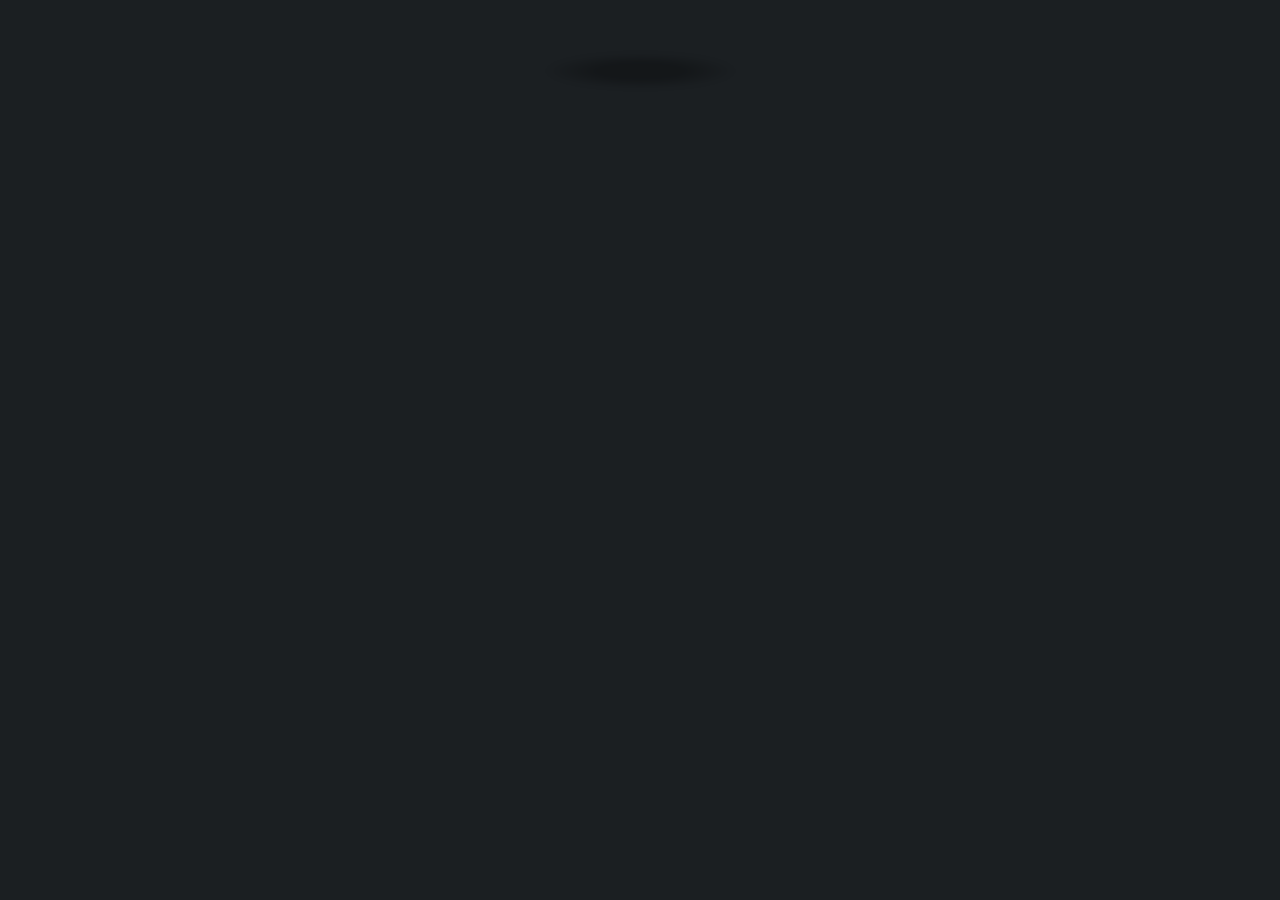
==== blog.html @ 5304f982 "Create blog.html" ====
<!DOCTYPE HTML>
<html>
<head>
  <meta charset="utf-8" />
  <meta name="viewport" content="width=device-width, initial-scale=1" />
  <title>Blog – Swarag Thaikkandi</title>
  <link rel="stylesheet" href="assets/css/main.css" />
</head>
<body class="is-preload">
  <div id="wrapper">
    <!-- copy your header from index.html, but change the active nav item -->
    <header id="header">
      <!-- ... logo and intro ... -->
      <nav>
        <ul>
          <li><a href="index.html">Home</a></li>
          <!-- ... other links ... -->
          <li class="active"><a href="blog.html">Blog</a></li>
        </ul>
      </nav>
    </header>

    <div id="main">
      <article id="blog-list">
        <h2 class="major">Blog</h2>

        <!-- Example Post 1 -->
        <section class="post-preview">
          <h3><a href="blog_contents/post1.html"></a>A</h3>
          <p></p>
        </section>

        <!-- Example Post 2 -->
        <section class="post-preview">
          <h3><a href="blog_contents/post2.html">B</a></h3>
          <p></p>
        </section>

        <!-- Add more posts here in the same pattern -->
      </article>
    </div>

    <footer id="footer">
      <p>&copy; Swarag Thaikkandi. Design: <a href="https://html5up.net">HTML5 UP</a>.</p>
    </footer>
  </div>
</body>
</html>
---- assets/css/main.css ----
@import url(fontawesome-all.min.css);
@import url("https://fonts.googleapis.com/css?family=Source+Sans+Pro:300italic,600italic,300,600");

/*
	Dimension by HTML5 UP
	html5up.net | @ajlkn
	Free for personal and commercial use under the CCA 3.0 license (html5up.net/license)
*/

html, body, div, span, applet, object,
iframe, h1, h2, h3, h4, h5, h6, p, blockquote,
pre, a, abbr, acronym, address, big, cite,
code, del, dfn, em, img, ins, kbd, q, s, samp,
small, strike, strong, sub, sup, tt, var, b,
u, i, center, dl, dt, dd, ol, ul, li, fieldset,
form, label, legend, table, caption, tbody,
tfoot, thead, tr, th, td, article, aside,
canvas, details, embed, figure, figcaption,
footer, header, hgroup, menu, nav, output, ruby,
section, summary, time, mark, audio, video {
	margin: 0;
	padding: 0;
	border: 0;
	font-size: 100%;
	font: inherit;
	vertical-align: baseline;}

article, aside, details, figcaption, figure,
footer, header, hgroup, menu, nav, section {
	display: block;}

body {
	line-height: 1;
}

ol, ul {
	list-style: none;
}

blockquote, q {
	quotes: none;
}

	blockquote:before, blockquote:after, q:before, q:after {
		content: '';
		content: none;
	}

table {
	border-collapse: collapse;
	border-spacing: 0;
}

body {
	-webkit-text-size-adjust: none;
}

mark {
	background-color: transparent;
	color: inherit;
}

input::-moz-focus-inner {
	border: 0;
	padding: 0;
}

input, select, textarea {
	-moz-appearance: none;
	-webkit-appearance: none;
	-ms-appearance: none;
	appearance: none;
}

/* Basic */

	@-ms-viewport {
		width: device-width;
	}

	@media screen and (max-width: 480px) {

		html, body {
			min-width: 320px;
		}

	}

	html {
		box-sizing: border-box;
	}

	*, *:before, *:after {
		box-sizing: inherit;
	}

	body {
		background: #1b1f22;
	}

		body.is-preload *, body.is-preload *:before, body.is-preload *:after {
			-moz-animation: none !important;
			-webkit-animation: none !important;
			-ms-animation: none !important;
			animation: none !important;
			-moz-transition: none !important;
			-webkit-transition: none !important;
			-ms-transition: none !important;
			transition: none !important;
		}

/* Type */

	html {
		font-size: 16pt;
	}

		@media screen and (max-width: 1680px) {

			html {
				font-size: 12pt;
			}

		}

		@media screen and (max-width: 736px) {

			html {
				font-size: 11pt;
			}

		}

		@media screen and (max-width: 360px) {

			html {
				font-size: 10pt;
			}

		}

	body, input, select, textarea {
		color: #ffffff;
		font-family: "Source Sans Pro", sans-serif;
		font-weight: 300;
		font-size: 1rem;
		line-height: 1.65;
	}

	a {
		-moz-transition: color 0.2s ease-in-out, background-color 0.2s ease-in-out, border-bottom-color 0.2s ease-in-out;
		-webkit-transition: color 0.2s ease-in-out, background-color 0.2s ease-in-out, border-bottom-color 0.2s ease-in-out;
		-ms-transition: color 0.2s ease-in-out, background-color 0.2s ease-in-out, border-bottom-color 0.2s ease-in-out;
		transition: color 0.2s ease-in-out, background-color 0.2s ease-in-out, border-bottom-color 0.2s ease-in-out;
		border-bottom: dotted 1px rgba(255, 255, 255, 0.5);
		text-decoration: none;
		color: inherit;
	}

		a:hover {
			border-bottom-color: transparent;
		}

	strong, b {
		color: #ffffff;
		font-weight: 600;
	}

	em, i {
		font-style: italic;
	}

	p {
		margin: 0 0 2rem 0;
	}

	h1, h2, h3, h4, h5, h6 {
		color: #ffffff;
		font-weight: 600;
		line-height: 1.5;
		margin: 0 0 1rem 0;
		text-transform: uppercase;
		letter-spacing: 0.2rem;
	}

		h1 a, h2 a, h3 a, h4 a, h5 a, h6 a {
			color: inherit;
			text-decoration: none;
		}

		h1.major, h2.major, h3.major, h4.major, h5.major, h6.major {
			border-bottom: solid 1px #ffffff;
			width: -moz-max-content;
			width: -webkit-max-content;
			width: -ms-max-content;
			width: max-content;
			padding-bottom: 0.5rem;
			margin: 0 0 2rem 0;
		}

	h1 {
		font-size: 2.25rem;
		line-height: 1.3;
		letter-spacing: 0.5rem;
	}

	h2 {
		font-size: 1.5rem;
		line-height: 1.4;
		letter-spacing: 0.5rem;
	}

	h3 {
		font-size: 1rem;
	}

	h4 {
		font-size: 0.8rem;
	}

	h5 {
		font-size: 0.7rem;
	}

	h6 {
		font-size: 0.6rem;
	}

	@media screen and (max-width: 736px) {

		h1 {
			font-size: 1.75rem;
			line-height: 1.4;
		}

		h2 {
			font-size: 1.25em;
			line-height: 1.5;
		}

	}

	sub {
		font-size: 0.8rem;
		position: relative;
		top: 0.5rem;
	}

	sup {
		font-size: 0.8rem;
		position: relative;
		top: -0.5rem;
	}

	blockquote {
		border-left: solid 4px #ffffff;
		font-style: italic;
		margin: 0 0 2rem 0;
		padding: 0.5rem 0 0.5rem 2rem;
	}

	code {
		background: rgba(255, 255, 255, 0.075);
		border-radius: 4px;
		font-family: "Courier New", monospace;
		font-size: 0.9rem;
		margin: 0 0.25rem;
		padding: 0.25rem 0.65rem;
	}

	pre {
		-webkit-overflow-scrolling: touch;
		font-family: "Courier New", monospace;
		font-size: 0.9rem;
		margin: 0 0 2rem 0;
	}

		pre code {
			display: block;
			line-height: 1.75;
			padding: 1rem 1.5rem;
			overflow-x: auto;
		}

	hr {
		border: 0;
		border-bottom: solid 1px #ffffff;
		margin: 2.75rem 0;
	}

	.align-left {
		text-align: left;
	}

	.align-center {
		text-align: center;
	}

	.align-right {
		text-align: right;
	}

/* Form */

	form {
		margin: 0 0 2rem 0;
	}

		form > :last-child {
			margin-bottom: 0;
		}

		form > .fields {
			display: -moz-flex;
			display: -webkit-flex;
			display: -ms-flex;
			display: flex;
			-moz-flex-wrap: wrap;
			-webkit-flex-wrap: wrap;
			-ms-flex-wrap: wrap;
			flex-wrap: wrap;
			width: calc(100% + 3rem);
			margin: -1.5rem 0 2rem -1.5rem;
		}

			form > .fields > .field {
				-moz-flex-grow: 0;
				-webkit-flex-grow: 0;
				-ms-flex-grow: 0;
				flex-grow: 0;
				-moz-flex-shrink: 0;
				-webkit-flex-shrink: 0;
				-ms-flex-shrink: 0;
				flex-shrink: 0;
				padding: 1.5rem 0 0 1.5rem;
				width: calc(100% - 1.5rem);
			}

				form > .fields > .field.half {
					width: calc(50% - 0.75rem);
				}

				form > .fields > .field.third {
					width: calc(100%/3 - 0.5rem);
				}

				form > .fields > .field.quarter {
					width: calc(25% - 0.375rem);
				}

		@media screen and (max-width: 480px) {

			form > .fields {
				width: calc(100% + 3rem);
				margin: -1.5rem 0 2rem -1.5rem;
			}

				form > .fields > .field {
					padding: 1.5rem 0 0 1.5rem;
					width: calc(100% - 1.5rem);
				}

					form > .fields > .field.half {
						width: calc(100% - 1.5rem);
					}

					form > .fields > .field.third {
						width: calc(100% - 1.5rem);
					}

					form > .fields > .field.quarter {
						width: calc(100% - 1.5rem);
					}

		}

	label {
		color: #ffffff;
		display: block;
		font-size: 0.8rem;
		font-weight: 300;
		letter-spacing: 0.2rem;
		line-height: 1.5;
		margin: 0 0 1rem 0;
		text-transform: uppercase;
	}

	input[type="text"],
	input[type="password"],
	input[type="email"],
	input[type="tel"],
	select,
	textarea {
		-moz-appearance: none;
		-webkit-appearance: none;
		-ms-appearance: none;
		appearance: none;
		-moz-transition: border-color 0.2s ease-in-out, box-shadow 0.2s ease-in-out, background-color 0.2s ease-in-out;
		-webkit-transition: border-color 0.2s ease-in-out, box-shadow 0.2s ease-in-out, background-color 0.2s ease-in-out;
		-ms-transition: border-color 0.2s ease-in-out, box-shadow 0.2s ease-in-out, background-color 0.2s ease-in-out;
		transition: border-color 0.2s ease-in-out, box-shadow 0.2s ease-in-out, background-color 0.2s ease-in-out;
		background-color: transparent;
		border-radius: 4px;
		border: solid 1px #ffffff;
		color: inherit;
		display: block;
		outline: 0;
		padding: 0 1rem;
		text-decoration: none;
		width: 100%;
	}

		input[type="text"]:invalid,
		input[type="password"]:invalid,
		input[type="email"]:invalid,
		input[type="tel"]:invalid,
		select:invalid,
		textarea:invalid {
			box-shadow: none;
		}

		input[type="text"]:focus,
		input[type="password"]:focus,
		input[type="email"]:focus,
		input[type="tel"]:focus,
		select:focus,
		textarea:focus {
			background: rgba(255, 255, 255, 0.075);
			border-color: #ffffff;
			box-shadow: 0 0 0 1px #ffffff;
		}

	select {
		background-image: url("data:image/svg+xml;charset=utf8,%3Csvg xmlns='http://www.w3.org/2000/svg' width='40' height='40' preserveAspectRatio='none' viewBox='0 0 40 40'%3E%3Cpath d='M9.4,12.3l10.4,10.4l10.4-10.4c0.2-0.2,0.5-0.4,0.9-0.4c0.3,0,0.6,0.1,0.9,0.4l3.3,3.3c0.2,0.2,0.4,0.5,0.4,0.9 c0,0.4-0.1,0.6-0.4,0.9L20.7,31.9c-0.2,0.2-0.5,0.4-0.9,0.4c-0.3,0-0.6-0.1-0.9-0.4L4.3,17.3c-0.2-0.2-0.4-0.5-0.4-0.9 c0-0.4,0.1-0.6,0.4-0.9l3.3-3.3c0.2-0.2,0.5-0.4,0.9-0.4S9.1,12.1,9.4,12.3z' fill='%23ffffff' /%3E%3C/svg%3E");
		background-size: 1.25rem;
		background-repeat: no-repeat;
		background-position: calc(100% - 1rem) center;
		height: 2.75rem;
		padding-right: 2.75rem;
		text-overflow: ellipsis;
	}

		select option {
			color: #ffffff;
			background: #1b1f22;
		}

		select:focus::-ms-value {
			background-color: transparent;
		}

		select::-ms-expand {
			display: none;
		}

	input[type="text"],
	input[type="password"],
	input[type="email"],
	select {
		height: 2.75rem;
	}

	textarea {
		padding: 0.75rem 1rem;
	}

	input[type="checkbox"],
	input[type="radio"] {
		-moz-appearance: none;
		-webkit-appearance: none;
		-ms-appearance: none;
		appearance: none;
		display: block;
		float: left;
		margin-right: -2rem;
		opacity: 0;
		width: 1rem;
		z-index: -1;
	}

		input[type="checkbox"] + label,
		input[type="radio"] + label {
			text-decoration: none;
			-moz-user-select: none;
			-webkit-user-select: none;
			-ms-user-select: none;
			user-select: none;
			color: #ffffff;
			cursor: pointer;
			display: inline-block;
			font-size: 0.8rem;
			font-weight: 300;
			margin: 0 0 0.5rem 0;
			padding-left: 2.65rem;
			padding-right: 0.75rem;
			position: relative;
		}

			input[type="checkbox"] + label:before,
			input[type="radio"] + label:before {
				-moz-osx-font-smoothing: grayscale;
				-webkit-font-smoothing: antialiased;
				display: inline-block;
				font-style: normal;
				font-variant: normal;
				text-rendering: auto;
				line-height: 1;
				text-transform: none !important;
				font-family: 'Font Awesome 5 Free';
				font-weight: 900;
			}

			input[type="checkbox"] + label:before,
			input[type="radio"] + label:before {
				-moz-transition: border-color 0.2s ease-in-out, box-shadow 0.2s ease-in-out, background-color 0.2s ease-in-out;
				-webkit-transition: border-color 0.2s ease-in-out, box-shadow 0.2s ease-in-out, background-color 0.2s ease-in-out;
				-ms-transition: border-color 0.2s ease-in-out, box-shadow 0.2s ease-in-out, background-color 0.2s ease-in-out;
				transition: border-color 0.2s ease-in-out, box-shadow 0.2s ease-in-out, background-color 0.2s ease-in-out;
				border-radius: 4px;
				border: solid 1px #ffffff;
				content: '';
				display: inline-block;
				height: 1.65rem;
				left: 0;
				line-height: 1.65rem;
				position: absolute;
				text-align: center;
				top: -0.15rem;
				width: 1.65rem;
			}

		input[type="checkbox"]:checked + label:before,
		input[type="radio"]:checked + label:before {
			background: #ffffff !important;
			border-color: #ffffff !important;
			color: #1b1f22;
			content: '\f00c';
		}

		input[type="checkbox"]:focus + label:before,
		input[type="radio"]:focus + label:before {
			background: rgba(255, 255, 255, 0.075);
			border-color: #ffffff;
			box-shadow: 0 0 0 1px #ffffff;
		}

	input[type="checkbox"] + label:before {
		border-radius: 4px;
	}

	input[type="radio"] + label:before {
		border-radius: 100%;
	}

	::-webkit-input-placeholder {
		color: rgba(255, 255, 255, 0.5) !important;
		opacity: 1.0;
	}

	:-moz-placeholder {
		color: rgba(255, 255, 255, 0.5) !important;
		opacity: 1.0;
	}

	::-moz-placeholder {
		color: rgba(255, 255, 255, 0.5) !important;
		opacity: 1.0;
	}

	:-ms-input-placeholder {
		color: rgba(255, 255, 255, 0.5) !important;
		opacity: 1.0;
	}

	.formerize-placeholder {
		color: rgba(255, 255, 255, 0.5) !important;
		opacity: 1.0;
	}

/* Box */

	.box {
		border-radius: 4px;
		border: solid 1px #ffffff;
		margin-bottom: 2rem;
		padding: 1.5em;
	}

		.box > :last-child,
		.box > :last-child > :last-child,
		.box > :last-child > :last-child > :last-child {
			margin-bottom: 0;
		}

		.box.alt {
			border: 0;
			border-radius: 0;
			padding: 0;
		}

/* Icon */

	.icon {
		text-decoration: none;
		border-bottom: none;
		position: relative;
	}

		.icon:before {
			-moz-osx-font-smoothing: grayscale;
			-webkit-font-smoothing: antialiased;
			display: inline-block;
			font-style: normal;
			font-variant: normal;
			text-rendering: auto;
			line-height: 1;
			text-transform: none !important;
			font-family: 'Font Awesome 5 Free';
			font-weight: 400;
		}

		.icon > .label {
			display: none;
		}

		.icon:before {
			line-height: inherit;
		}

		.icon.solid:before {
			font-weight: 900;
		}

		.icon.brands:before {
			font-family: 'Font Awesome 5 Brands';
		}

/* Image */

	.image {
		border-radius: 4px;
		border: 0;
		display: inline-block;
		position: relative;
	}

		.image:before {
			pointer-events: none;
			background-image: url("../../images/overlay.png");
			background-color: rgba(19, 21, 25, 0.5);
			border-radius: 4px;
			content: '';
			display: block;
			height: 100%;
			left: 0;
			opacity: 0.5;
			position: absolute;
			top: 0;
			width: 100%;
		}

		.image img {
			border-radius: 4px;
			display: block;
		}

		.image.left, .image.right {
			max-width: 40%;
		}

			.image.left img, .image.right img {
				width: 100%;
			}

		.image.left {
			float: left;
			padding: 0 1.5em 1em 0;
			top: 0.25em;
		}

		.image.right {
			float: right;
			padding: 0 0 1em 1.5em;
			top: 0.25em;
		}

		.image.fit {
			display: block;
			margin: 0 0 2rem 0;
			width: 100%;
		}

			.image.fit img {
				width: 100%;
			}

		.image.main {
			display: block;
			margin: 2.5rem 0;
			width: 100%;
		}

			.image.main img {
				width: 100%;
			}

		@media screen and (max-width: 736px) {

			.image.main {
				margin: 2rem 0;
			}

		}

		@media screen and (max-width: 480px) {

			.image.main {
				margin: 1.5rem 0;
			}

		}

/* List */

	ol {
		list-style: decimal;
		margin: 0 0 2rem 0;
		padding-left: 1.25em;
	}

		ol li {
			padding-left: 0.25em;
		}

	ul {
		list-style: disc;
		margin: 0 0 2rem 0;
		padding-left: 1em;
	}

		ul li {
			padding-left: 0.5em;
		}

		ul.alt {
			list-style: none;
			padding-left: 0;
		}

			ul.alt li {
				border-top: solid 1px #ffffff;
				padding: 0.5em 0;
			}

				ul.alt li:first-child {
					border-top: 0;
					padding-top: 0;
				}

	dl {
		margin: 0 0 2rem 0;
	}

		dl dt {
			display: block;
			font-weight: 600;
			margin: 0 0 1rem 0;
		}

		dl dd {
			margin-left: 2rem;
		}

/* Actions */

	ul.actions {
		display: -moz-flex;
		display: -webkit-flex;
		display: -ms-flex;
		display: flex;
		cursor: default;
		list-style: none;
		margin-left: -1rem;
		padding-left: 0;
	}

		ul.actions li {
			padding: 0 0 0 1rem;
			vertical-align: middle;
		}

		ul.actions.special {
			-moz-justify-content: center;
			-webkit-justify-content: center;
			-ms-justify-content: center;
			justify-content: center;
			width: 100%;
			margin-left: 0;
		}

			ul.actions.special li:first-child {
				padding-left: 0;
			}

		ul.actions.stacked {
			-moz-flex-direction: column;
			-webkit-flex-direction: column;
			-ms-flex-direction: column;
			flex-direction: column;
			margin-left: 0;
		}

			ul.actions.stacked li {
				padding: 1.3rem 0 0 0;
			}

				ul.actions.stacked li:first-child {
					padding-top: 0;
				}

		ul.actions.fit {
			width: calc(100% + 1rem);
		}

			ul.actions.fit li {
				-moz-flex-grow: 1;
				-webkit-flex-grow: 1;
				-ms-flex-grow: 1;
				flex-grow: 1;
				-moz-flex-shrink: 1;
				-webkit-flex-shrink: 1;
				-ms-flex-shrink: 1;
				flex-shrink: 1;
				width: 100%;
			}

				ul.actions.fit li > * {
					width: 100%;
				}

			ul.actions.fit.stacked {
				width: 100%;
			}

		@media screen and (max-width: 480px) {

			ul.actions:not(.fixed) {
				-moz-flex-direction: column;
				-webkit-flex-direction: column;
				-ms-flex-direction: column;
				flex-direction: column;
				margin-left: 0;
				width: 100% !important;
			}

				ul.actions:not(.fixed) li {
					-moz-flex-grow: 1;
					-webkit-flex-grow: 1;
					-ms-flex-grow: 1;
					flex-grow: 1;
					-moz-flex-shrink: 1;
					-webkit-flex-shrink: 1;
					-ms-flex-shrink: 1;
					flex-shrink: 1;
					padding: 1rem 0 0 0;
					text-align: center;
					width: 100%;
				}

					ul.actions:not(.fixed) li > * {
						width: 100%;
					}

					ul.actions:not(.fixed) li:first-child {
						padding-top: 0;
					}

					ul.actions:not(.fixed) li input[type="submit"],
					ul.actions:not(.fixed) li input[type="reset"],
					ul.actions:not(.fixed) li input[type="button"],
					ul.actions:not(.fixed) li button,
					ul.actions:not(.fixed) li .button {
						width: 100%;
					}

						ul.actions:not(.fixed) li input[type="submit"].icon:before,
						ul.actions:not(.fixed) li input[type="reset"].icon:before,
						ul.actions:not(.fixed) li input[type="button"].icon:before,
						ul.actions:not(.fixed) li button.icon:before,
						ul.actions:not(.fixed) li .button.icon:before {
							margin-left: -0.5em;
						}

		}

/* Icons */

	ul.icons {
		cursor: default;
		list-style: none;
		padding-left: 0;
	}

		ul.icons li {
			display: inline-block;
			padding: 0 0.75em 0 0;
		}

			ul.icons li:last-child {
				padding-right: 0;
			}

			ul.icons li a {
				border-radius: 100%;
				box-shadow: inset 0 0 0 1px #ffffff;
				display: inline-block;
				height: 2.25rem;
				line-height: 2.25rem;
				text-align: center;
				width: 2.25rem;
			}

				ul.icons li a:hover {
					background-color: rgba(255, 255, 255, 0.075);
				}

				ul.icons li a:active {
					background-color: rgba(255, 255, 255, 0.175);
				}

/* Table */

	.table-wrapper {
		-webkit-overflow-scrolling: touch;
		overflow-x: auto;
	}

	table {
		margin: 0 0 2rem 0;
		width: 100%;
	}

		table tbody tr {
			border: solid 1px #ffffff;
			border-left: 0;
			border-right: 0;
		}

			table tbody tr:nth-child(2n + 1) {
				background-color: rgba(255, 255, 255, 0.075);
			}

		table td {
			padding: 0.75em 0.75em;
		}

		table th {
			color: #ffffff;
			font-size: 0.9em;
			font-weight: 600;
			padding: 0 0.75em 0.75em 0.75em;
			text-align: left;
		}

		table thead {
			border-bottom: solid 2px #ffffff;
		}

		table tfoot {
			border-top: solid 2px #ffffff;
		}

		table.alt {
			border-collapse: separate;
		}

			table.alt tbody tr td {
				border: solid 1px #ffffff;
				border-left-width: 0;
				border-top-width: 0;
			}

				table.alt tbody tr td:first-child {
					border-left-width: 1px;
				}

			table.alt tbody tr:first-child td {
				border-top-width: 1px;
			}

			table.alt thead {
				border-bottom: 0;
			}

			table.alt tfoot {
				border-top: 0;
			}

/* Button */

	input[type="submit"],
	input[type="reset"],
	input[type="button"],
	button,
	.button {
		-moz-appearance: none;
		-webkit-appearance: none;
		-ms-appearance: none;
		appearance: none;
		-moz-transition: background-color 0.2s ease-in-out, color 0.2s ease-in-out;
		-webkit-transition: background-color 0.2s ease-in-out, color 0.2s ease-in-out;
		-ms-transition: background-color 0.2s ease-in-out, color 0.2s ease-in-out;
		transition: background-color 0.2s ease-in-out, color 0.2s ease-in-out;
		background-color: transparent;
		border-radius: 4px;
		border: 0;
		box-shadow: inset 0 0 0 1px #ffffff;
		color: #ffffff !important;
		cursor: pointer;
		display: inline-block;
		font-size: 0.8rem;
		font-weight: 300;
		height: 2.75rem;
		letter-spacing: 0.2rem;
		line-height: 2.75rem;
		outline: 0;
		padding: 0 1.25rem 0 1.35rem;
		text-align: center;
		text-decoration: none;
		text-transform: uppercase;
		white-space: nowrap;
	}

		input[type="submit"]:hover,
		input[type="reset"]:hover,
		input[type="button"]:hover,
		button:hover,
		.button:hover {
			background-color: rgba(255, 255, 255, 0.075);
		}

		input[type="submit"]:active,
		input[type="reset"]:active,
		input[type="button"]:active,
		button:active,
		.button:active {
			background-color: rgba(255, 255, 255, 0.175);
		}

		input[type="submit"].icon:before,
		input[type="reset"].icon:before,
		input[type="button"].icon:before,
		button.icon:before,
		.button.icon:before {
			margin-right: 0.5em;
		}

		input[type="submit"].fit,
		input[type="reset"].fit,
		input[type="button"].fit,
		button.fit,
		.button.fit {
			width: 100%;
		}

		input[type="submit"].small,
		input[type="reset"].small,
		input[type="button"].small,
		button.small,
		.button.small {
			font-size: 0.6rem;
			height: 2.0625rem;
			line-height: 2.0625rem;
		}

		input[type="submit"].primary,
		input[type="reset"].primary,
		input[type="button"].primary,
		button.primary,
		.button.primary {
			background-color: #ffffff;
			color: #1b1f22 !important;
			font-weight: 600;
		}

		input[type="submit"].disabled, input[type="submit"]:disabled,
		input[type="reset"].disabled,
		input[type="reset"]:disabled,
		input[type="button"].disabled,
		input[type="button"]:disabled,
		button.disabled,
		button:disabled,
		.button.disabled,
		.button:disabled {
			pointer-events: none;
			cursor: default;
			opacity: 0.25;
		}

	input[type="submit"],
	input[type="reset"],
	input[type="button"],
	button {
		line-height: calc(2.75rem - 2px);
	}

/* BG */

	#bg {
		-moz-transform: scale(1.0);
		-webkit-transform: scale(1.0);
		-ms-transform: scale(1.0);
		transform: scale(1.0);
		-webkit-backface-visibility: hidden;
		position: fixed;
		top: 0;
		left: 0;
		width: 100%;
		height: 100vh;
		z-index: 1;
	}

		#bg:before, #bg:after {
			content: '';
			display: block;
			position: absolute;
			top: 0;
			left: 0;
			width: 100%;
			height: 100%;
		}

		#bg:before {
			-moz-transition: background-color 2.5s ease-in-out;
			-webkit-transition: background-color 2.5s ease-in-out;
			-ms-transition: background-color 2.5s ease-in-out;
			transition: background-color 2.5s ease-in-out;
			-moz-transition-delay: 0.75s;
			-webkit-transition-delay: 0.75s;
			-ms-transition-delay: 0.75s;
			transition-delay: 0.75s;
			background-image: linear-gradient(to top, rgba(19, 21, 25, 0.5), rgba(19, 21, 25, 0.5)), url("../../images/overlay.png");
			background-size: auto, 256px 256px;
			background-position: center, center;
			background-repeat: no-repeat, repeat;
			z-index: 2;
		}

		#bg:after {
			-moz-transform: scale(1.125);
			-webkit-transform: scale(1.125);
			-ms-transform: scale(1.125);
			transform: scale(1.125);
			-moz-transition: -moz-transform 0.325s ease-in-out, -moz-filter 0.325s ease-in-out;
			-webkit-transition: -webkit-transform 0.325s ease-in-out, -webkit-filter 0.325s ease-in-out;
			-ms-transition: -ms-transform 0.325s ease-in-out, -ms-filter 0.325s ease-in-out;
			transition: transform 0.325s ease-in-out, filter 0.325s ease-in-out;
			background-image: url("../../images/bg.jpg");
			background-position: center;
			background-size: cover;
			background-repeat: no-repeat;
			z-index: 1;
		}

		body.is-article-visible #bg:after {
			-moz-transform: scale(1.0825);
			-webkit-transform: scale(1.0825);
			-ms-transform: scale(1.0825);
			transform: scale(1.0825);
			-moz-filter: blur(0.2rem);
			-webkit-filter: blur(0.2rem);
			-ms-filter: blur(0.2rem);
			filter: blur(0.2rem);
		}

		body.is-preload #bg:before {
			background-color: #000000;
		}

/* Wrapper */

	#wrapper {
		display: -moz-flex;
		display: -webkit-flex;
		display: -ms-flex;
		display: flex;
		-moz-flex-direction: column;
		-webkit-flex-direction: column;
		-ms-flex-direction: column;
		flex-direction: column;
		-moz-align-items: center;
		-webkit-align-items: center;
		-ms-align-items: center;
		align-items: center;
		-moz-justify-content: space-between;
		-webkit-justify-content: space-between;
		-ms-justify-content: space-between;
		justify-content: space-between;
		position: relative;
		min-height: 100vh;
		width: 100%;
		padding: 4rem 2rem;
		z-index: 3;
	}

		#wrapper:before {
			content: '';
			display: block;
		}

		@media screen and (max-width: 1680px) {

			#wrapper {
				padding: 3rem 2rem;
			}

		}

		@media screen and (max-width: 736px) {

			#wrapper {
				padding: 2rem 1rem;
			}

		}

		@media screen and (max-width: 480px) {

			#wrapper {
				padding: 1rem;
			}

		}

/* Header */

	#header {
		display: -moz-flex;
		display: -webkit-flex;
		display: -ms-flex;
		display: flex;
		-moz-flex-direction: column;
		-webkit-flex-direction: column;
		-ms-flex-direction: column;
		flex-direction: column;
		-moz-align-items: center;
		-webkit-align-items: center;
		-ms-align-items: center;
		align-items: center;
		-moz-transition: -moz-transform 0.325s ease-in-out, -moz-filter 0.325s ease-in-out, opacity 0.325s ease-in-out;
		-webkit-transition: -webkit-transform 0.325s ease-in-out, -webkit-filter 0.325s ease-in-out, opacity 0.325s ease-in-out;
		-ms-transition: -ms-transform 0.325s ease-in-out, -ms-filter 0.325s ease-in-out, opacity 0.325s ease-in-out;
		transition: transform 0.325s ease-in-out, filter 0.325s ease-in-out, opacity 0.325s ease-in-out;
		background-image: -moz-radial-gradient(rgba(0, 0, 0, 0.25) 25%, rgba(0, 0, 0, 0) 55%);
		background-image: -webkit-radial-gradient(rgba(0, 0, 0, 0.25) 25%, rgba(0, 0, 0, 0) 55%);
		background-image: -ms-radial-gradient(rgba(0, 0, 0, 0.25) 25%, rgba(0, 0, 0, 0) 55%);
		background-image: radial-gradient(rgba(0, 0, 0, 0.25) 25%, rgba(0, 0, 0, 0) 55%);
		max-width: 100%;
		text-align: center;
	}

		#header > * {
			-moz-transition: opacity 0.325s ease-in-out;
			-webkit-transition: opacity 0.325s ease-in-out;
			-ms-transition: opacity 0.325s ease-in-out;
			transition: opacity 0.325s ease-in-out;
			position: relative;
			margin-top: 3.5rem;
		}

			#header > *:before {
				content: '';
				display: block;
				position: absolute;
				top: calc(-3.5rem - 1px);
				left: calc(50% - 1px);
				width: 1px;
				height: calc(3.5rem + 1px);
				background: #ffffff;
			}

		#header > :first-child {
			margin-top: 0;
		}

			#header > :first-child:before {
				display: none;
			}

		#header .logo {
			width: 5.5rem;
			height: 5.5rem;
			line-height: 5.5rem;
			border: solid 1px #ffffff;
			border-radius: 100%;
		}

			#header .logo .icon:before {
				font-size: 2rem;
			}

		#header .content {
			border-style: solid;
			border-color: #ffffff;
			border-top-width: 1px;
			border-bottom-width: 1px;
			max-width: 100%;
		}

			#header .content .inner {
				-moz-transition: max-height 0.75s ease, padding 0.75s ease, opacity 0.325s ease-in-out;
				-webkit-transition: max-height 0.75s ease, padding 0.75s ease, opacity 0.325s ease-in-out;
				-ms-transition: max-height 0.75s ease, padding 0.75s ease, opacity 0.325s ease-in-out;
				transition: max-height 0.75s ease, padding 0.75s ease, opacity 0.325s ease-in-out;
				-moz-transition-delay: 0.25s;
				-webkit-transition-delay: 0.25s;
				-ms-transition-delay: 0.25s;
				transition-delay: 0.25s;
				padding: 3rem 2rem;
				max-height: 40rem;
				overflow: hidden;
			}

				#header .content .inner > :last-child {
					margin-bottom: 0;
				}

			#header .content p {
				text-transform: uppercase;
				letter-spacing: 0.2rem;
				font-size: 0.8rem;
				line-height: 2;
			}

		#header nav ul {
			display: -moz-flex;
			display: -webkit-flex;
			display: -ms-flex;
			display: flex;
			margin-bottom: 0;
			list-style: none;
			padding-left: 0;
			border: solid 1px #ffffff;
			border-radius: 4px;
		}

			#header nav ul li {
				padding-left: 0;
				border-left: solid 1px #ffffff;
			}

				#header nav ul li:first-child {
					border-left: 0;
				}

				#header nav ul li a {
					display: block;
					min-width: 7.5rem;
					height: 2.75rem;
					line-height: 2.75rem;
					padding: 0 1.25rem 0 1.45rem;
					text-transform: uppercase;
					letter-spacing: 0.2rem;
					font-size: 0.8rem;
					border-bottom: 0;
				}

					#header nav ul li a:hover {
						background-color: rgba(255, 255, 255, 0.075);
					}

					#header nav ul li a:active {
						background-color: rgba(255, 255, 255, 0.175);
					}

		#header nav.use-middle:after {
			content: '';
			display: block;
			position: absolute;
			top: 0;
			left: calc(50% - 1px);
			width: 1px;
			height: 100%;
			background: #ffffff;
		}

		#header nav.use-middle ul li.is-middle {
			border-left: 0;
		}

		body.is-article-visible #header {
			-moz-transform: scale(0.95);
			-webkit-transform: scale(0.95);
			-ms-transform: scale(0.95);
			transform: scale(0.95);
			-moz-filter: blur(0.1rem);
			-webkit-filter: blur(0.1rem);
			-ms-filter: blur(0.1rem);
			filter: blur(0.1rem);
			opacity: 0;
		}

		body.is-preload #header {
			-moz-filter: blur(0.125rem);
			-webkit-filter: blur(0.125rem);
			-ms-filter: blur(0.125rem);
			filter: blur(0.125rem);
		}

			body.is-preload #header > * {
				opacity: 0;
			}

			body.is-preload #header .content .inner {
				max-height: 0;
				padding-top: 0;
				padding-bottom: 0;
				opacity: 0;
			}

		@media screen and (max-width: 980px) {

			#header .content p br {
				display: none;
			}

		}

		@media screen and (max-width: 736px) {

			#header > * {
				margin-top: 2rem;
			}

				#header > *:before {
					top: calc(-2rem - 1px);
					height: calc(2rem + 1px);
				}

			#header .logo {
				width: 4.75rem;
				height: 4.75rem;
				line-height: 4.75rem;
			}

				#header .logo .icon:before {
					font-size: 1.75rem;
				}

			#header .content .inner {
				padding: 2.5rem 1rem;
			}

			#header .content p {
				line-height: 1.875;
			}

		}

		@media screen and (max-width: 480px) {

			#header {
				padding: 1.5rem 0;
			}

				#header .content .inner {
					padding: 2.5rem 0;
				}

				#header nav ul {
					-moz-flex-direction: column;
					-webkit-flex-direction: column;
					-ms-flex-direction: column;
					flex-direction: column;
					min-width: 10rem;
					max-width: 100%;
				}

					#header nav ul li {
						border-left: 0;
						border-top: solid 1px #ffffff;
					}

						#header nav ul li:first-child {
							border-top: 0;
						}

						#header nav ul li a {
							height: 3rem;
							line-height: 3rem;
							min-width: 0;
							width: 100%;
						}

				#header nav.use-middle:after {
					display: none;
				}

		}

/* Main */

	#main {
		-moz-flex-grow: 1;
		-webkit-flex-grow: 1;
		-ms-flex-grow: 1;
		flex-grow: 1;
		-moz-flex-shrink: 1;
		-webkit-flex-shrink: 1;
		-ms-flex-shrink: 1;
		flex-shrink: 1;
		display: -moz-flex;
		display: -webkit-flex;
		display: -ms-flex;
		display: flex;
		-moz-align-items: center;
		-webkit-align-items: center;
		-ms-align-items: center;
		align-items: center;
		-moz-justify-content: center;
		-webkit-justify-content: center;
		-ms-justify-content: center;
		justify-content: center;
		-moz-flex-direction: column;
		-webkit-flex-direction: column;
		-ms-flex-direction: column;
		flex-direction: column;
		position: relative;
		max-width: 100%;
		z-index: 3;
	}

		#main article {
			-moz-transform: translateY(0.25rem);
			-webkit-transform: translateY(0.25rem);
			-ms-transform: translateY(0.25rem);
			transform: translateY(0.25rem);
			-moz-transition: opacity 0.325s ease-in-out, -moz-transform 0.325s ease-in-out;
			-webkit-transition: opacity 0.325s ease-in-out, -webkit-transform 0.325s ease-in-out;
			-ms-transition: opacity 0.325s ease-in-out, -ms-transform 0.325s ease-in-out;
			transition: opacity 0.325s ease-in-out, transform 0.325s ease-in-out;
			padding: 4.5rem 2.5rem 1.5rem 2.5rem ;
			position: relative;
			width: 40rem;
			max-width: 100%;
			background-color: rgba(27, 31, 34, 0.85);
			border-radius: 4px;
			opacity: 0;
		}

			#main article.active {
				-moz-transform: translateY(0);
				-webkit-transform: translateY(0);
				-ms-transform: translateY(0);
				transform: translateY(0);
				opacity: 1;
			}

			#main article .close {
				display: block;
				position: absolute;
				top: 0;
				right: 0;
				width: 4rem;
				height: 4rem;
				cursor: pointer;
				text-indent: 4rem;
				overflow: hidden;
				white-space: nowrap;
			}

				#main article .close:before {
					-moz-transition: background-color 0.2s ease-in-out;
					-webkit-transition: background-color 0.2s ease-in-out;
					-ms-transition: background-color 0.2s ease-in-out;
					transition: background-color 0.2s ease-in-out;
					content: '';
					display: block;
					position: absolute;
					top: 0.75rem;
					left: 0.75rem;
					width: 2.5rem;
					height: 2.5rem;
					border-radius: 100%;
					background-position: center;
					background-image: url("data:image/svg+xml;charset=utf8,%3Csvg xmlns='http://www.w3.org/2000/svg' xmlns:xlink='http://www.w3.org/1999/xlink' width='20px' height='20px' viewBox='0 0 20 20' zoomAndPan='disable'%3E%3Cstyle%3Eline %7B stroke: %23ffffff%3B stroke-width: 1%3B %7D%3C/style%3E%3Cline x1='2' y1='2' x2='18' y2='18' /%3E%3Cline x1='18' y1='2' x2='2' y2='18' /%3E%3C/svg%3E");
					background-size: 20px 20px;
					background-repeat: no-repeat;
				}

				#main article .close:hover:before {
					background-color: rgba(255, 255, 255, 0.075);
				}

				#main article .close:active:before {
					background-color: rgba(255, 255, 255, 0.175);
				}

		@media screen and (max-width: 736px) {

			#main article {
				padding: 3.5rem 2rem 0.5rem 2rem ;
			}

				#main article .close:before {
					top: 0.875rem;
					left: 0.875rem;
					width: 2.25rem;
					height: 2.25rem;
					background-size: 14px 14px;
				}

		}

		@media screen and (max-width: 480px) {

			#main article {
				padding: 3rem 1.5rem 0.5rem 1.5rem ;
			}

		}

/* Footer */

	#footer {
		-moz-transition: -moz-transform 0.325s ease-in-out, -moz-filter 0.325s ease-in-out, opacity 0.325s ease-in-out;
		-webkit-transition: -webkit-transform 0.325s ease-in-out, -webkit-filter 0.325s ease-in-out, opacity 0.325s ease-in-out;
		-ms-transition: -ms-transform 0.325s ease-in-out, -ms-filter 0.325s ease-in-out, opacity 0.325s ease-in-out;
		transition: transform 0.325s ease-in-out, filter 0.325s ease-in-out, opacity 0.325s ease-in-out;
		width: 100%;
		max-width: 100%;
		margin-top: 2rem;
		text-align: center;
	}

		#footer .copyright {
			letter-spacing: 0.2rem;
			font-size: 0.6rem;
			opacity: 0.75;
			margin-bottom: 0;
			text-transform: uppercase;
		}

		body.is-article-visible #footer {
			-moz-transform: scale(0.95);
			-webkit-transform: scale(0.95);
			-ms-transform: scale(0.95);
			transform: scale(0.95);
			-moz-filter: blur(0.1rem);
			-webkit-filter: blur(0.1rem);
			-ms-filter: blur(0.1rem);
			filter: blur(0.1rem);
			opacity: 0;
		}

		body.is-preload #footer {
			opacity: 0;
		}
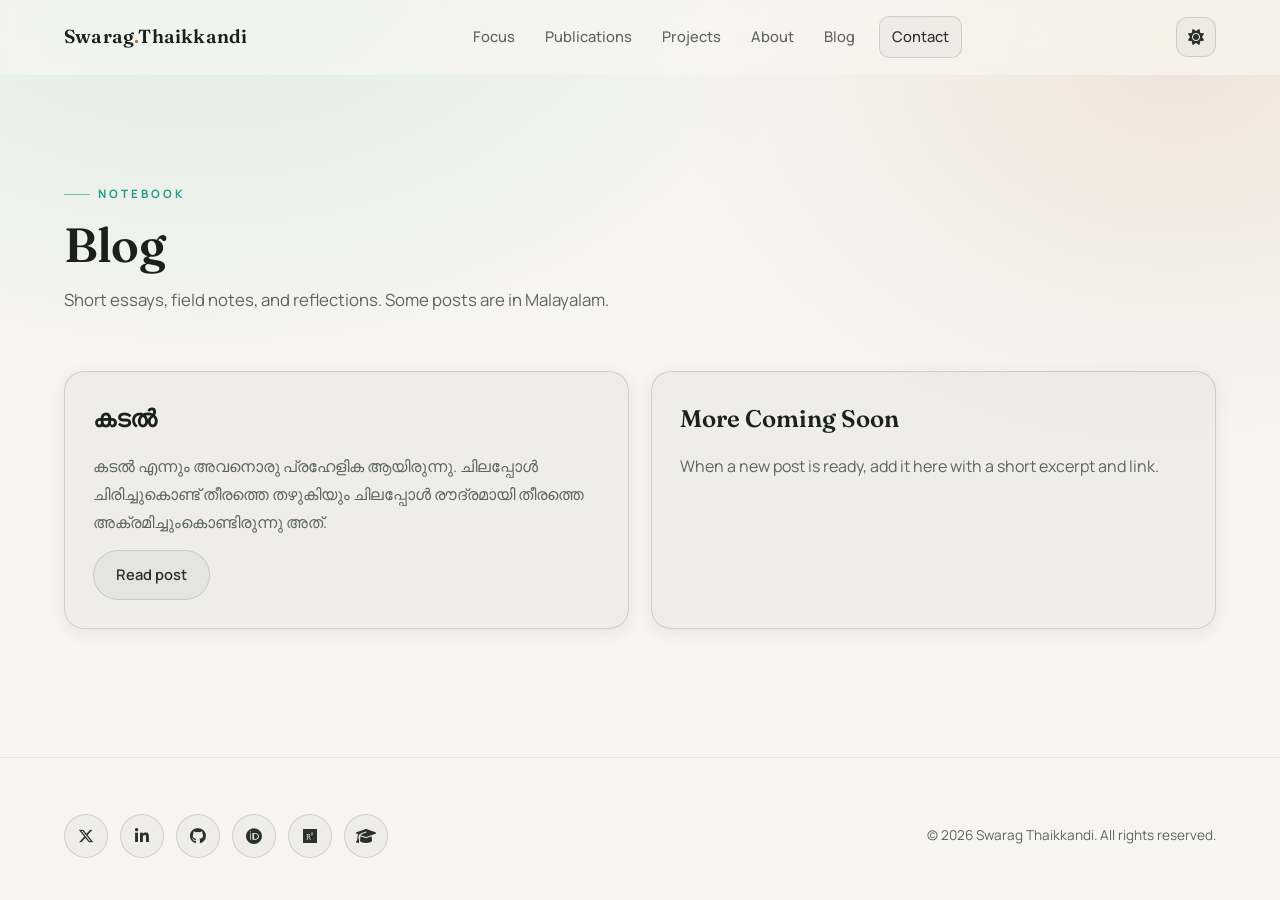
==== commit 28a2d6de: "Redesign site: modern, sleek, professional UI - Rebuilt site.css as a dual-theme (dark/light) design" ====
--- a/blog.html
+++ b/blog.html
@@ -1,48 +1,95 @@
-<!DOCTYPE HTML>
-<html>
+<!DOCTYPE html>
+<html lang="en">
 <head>
-  <meta charset="utf-8" />
-  <meta name="viewport" content="width=device-width, initial-scale=1" />
-  <title>Blog – Swarag Thaikkandi</title>
-  <link rel="stylesheet" href="assets/css/main.css" />
+  <meta charset="UTF-8">
+  <meta name="viewport" content="width=device-width, initial-scale=1.0">
+  <title>Blog — Swarag Thaikkandi</title>
+  <meta name="description" content="Short essays, field notes, and reflections by Swarag Thaikkandi. Some posts in Malayalam.">
+  <link rel="icon" type="image/svg+xml" href="assets/favicon.svg">
+  <link rel="preconnect" href="https://fonts.googleapis.com">
+  <link rel="preconnect" href="https://fonts.gstatic.com" crossorigin>
+  <link rel="stylesheet" href="https://cdnjs.cloudflare.com/ajax/libs/font-awesome/6.5.1/css/all.min.css">
+  <link href="https://fonts.googleapis.com/css2?family=Fraunces:opsz,wght@9..144,500;9..144,600;9..144,700&family=Manrope:wght@300;400;500;600;700&family=Noto+Serif+Malayalam:wght@400;600&display=swap" rel="stylesheet">
+  <link rel="stylesheet" href="assets/css/site.css">
+  <script>
+    (function () {
+      try {
+        var t = localStorage.getItem("theme");
+        if (t === "light" || t === "dark") document.documentElement.setAttribute("data-theme", t);
+        else if (window.matchMedia && window.matchMedia("(prefers-color-scheme: light)").matches)
+          document.documentElement.setAttribute("data-theme", "light");
+      } catch (e) {}
+    })();
+  </script>
 </head>
-<body class="is-preload">
-  <div id="wrapper">
-    <!-- copy your header from index.html, but change the active nav item -->
-    <header id="header">
-      <!-- ... logo and intro ... -->
-      <nav>
-        <ul>
-          <li><a href="index.html">Home</a></li>
-          <!-- ... other links ... -->
-          <li class="active"><a href="blog.html">Blog</a></li>
-        </ul>
+<body>
+  <div class="scroll-progress" aria-hidden="true"></div>
+
+  <header class="site-header">
+    <div class="container header-inner">
+      <a class="logo" href="index.html#home">Swarag<span>.</span>Thaikkandi</a>
+      <nav class="nav" id="primary-nav">
+        <a href="index.html#focus">Focus</a>
+        <a href="index.html#work">Publications</a>
+        <a href="index.html#projects">Projects</a>
+        <a href="index.html#about">About</a>
+        <a href="blog.html">Blog</a>
+        <a class="btn ghost" href="index.html#contact">Contact</a>
       </nav>
-    </header>
+      <div class="nav-tools">
+        <button class="icon-btn theme-toggle" type="button" aria-label="Toggle color theme">
+          <i class="fas fa-moon" aria-hidden="true"></i>
+          <i class="fas fa-sun" aria-hidden="true"></i>
+        </button>
+        <button class="icon-btn nav-toggle" type="button" aria-label="Toggle menu" aria-controls="primary-nav" aria-expanded="false">
+          <i class="fas fa-bars" aria-hidden="true"></i>
+        </button>
+      </div>
+    </div>
+  </header>
 
-    <div id="main">
-      <article id="blog-list">
-        <h2 class="major">Blog</h2>
+  <main>
+    <section class="blog-hero">
+      <div class="container">
+        <p class="eyebrow reveal">Notebook</p>
+        <h1 class="section-title reveal">Blog</h1>
+        <p class="section-subtitle reveal delay-1">Short essays, field notes, and reflections. Some posts are in Malayalam.</p>
+      </div>
+    </section>
 
-        <!-- Example Post 1 -->
-        <section class="post-preview">
-          <h3><a href="blog_contents/post1.html"></a>A</h3>
-          <p></p>
-        </section>
+    <section class="section" style="padding-top: 24px;">
+      <div class="container">
+        <div class="post-grid">
+          <article class="post-card reveal delay-1">
+            <h3>കടൽ</h3>
+            <p>കടൽ എന്നും അവനൊരു പ്രഹേളിക ആയിരുന്നു. ചിലപ്പോൾ ചിരിച്ചുകൊണ്ട് തീരത്തെ തഴുകിയും ചിലപ്പോൾ രൗദ്രമായി തീരത്തെ അക്രമിച്ചുംകൊണ്ടിരുന്നു അത്.</p>
+            <a class="btn ghost" href="blog_contents/post1.html">Read post</a>
+          </article>
+          <article class="post-card reveal delay-2">
+            <h3>More Coming Soon</h3>
+            <p>When a new post is ready, add it here with a short excerpt and link.</p>
+          </article>
+        </div>
+      </div>
+    </section>
+  </main>
 
-        <!-- Example Post 2 -->
-        <section class="post-preview">
-          <h3><a href="blog_contents/post2.html">B</a></h3>
-          <p></p>
-        </section>
+  <footer class="footer">
+    <div class="container footer-inner">
+      <div class="socials">
+        <a href="https://x.com/swarag_t" target="_blank" rel="noopener" aria-label="X (Twitter)"><i class="fab fa-x-twitter" aria-hidden="true"></i></a>
+        <a href="https://in.linkedin.com/in/swarag-t-2b998a1b5" target="_blank" rel="noopener" aria-label="LinkedIn"><i class="fab fa-linkedin-in" aria-hidden="true"></i></a>
+        <a href="https://github.com/SwaragThaikkandi" target="_blank" rel="noopener" aria-label="GitHub"><i class="fab fa-github" aria-hidden="true"></i></a>
+        <a href="https://orcid.org/0009-0007-8101-2378" target="_blank" rel="noopener" aria-label="ORCID"><i class="fab fa-orcid" aria-hidden="true"></i></a>
+        <a href="https://www.researchgate.net/profile/Swarag-Thaikkandi" target="_blank" rel="noopener" aria-label="ResearchGate"><i class="fab fa-researchgate" aria-hidden="true"></i></a>
+        <a href="https://scholar.google.com/citations?user=fg81xJQAAAAJ&hl=en" target="_blank" rel="noopener" aria-label="Google Scholar"><i class="fas fa-graduation-cap" aria-hidden="true"></i></a>
+      </div>
+      <p class="tagline">© <span data-year>2026</span> Swarag Thaikkandi. All rights reserved.</p>
+    </div>
+  </footer>
 
-        <!-- Add more posts here in the same pattern -->
-      </article>
-    </div>
+  <button class="to-top" type="button" aria-label="Back to top"><i class="fas fa-arrow-up" aria-hidden="true"></i></button>
 
-    <footer id="footer">
-      <p>&copy; Swarag Thaikkandi. Design: <a href="https://html5up.net">HTML5 UP</a>.</p>
-    </footer>
-  </div>
+  <script src="assets/js/site.js"></script>
 </body>
 </html>
--- a/assets/css/site.css
+++ b/assets/css/site.css
@@ -0,0 +1,898 @@
+/* =============================================================
+   Swarag Thaikkandi — personal site
+   Design system: dual-theme (dark default / light), warm-teal accent
+   ============================================================= */
+
+/* ---------- Design tokens ---------- */
+:root {
+  /* dark theme (default) */
+  --bg: #0a100f;
+  --bg-soft: #0e1716;
+  --surface: rgba(255, 255, 255, 0.045);
+  --surface-2: rgba(255, 255, 255, 0.07);
+  --surface-strong: rgba(255, 255, 255, 0.12);
+  --text: #f4f1ea;
+  --heading: #fbf9f3;
+  --muted: #aeb3ab;
+  --faint: #7e837c;
+  --accent: #e0935f;
+  --accent-2: #79d6c4;
+  --accent-3: #f3cd86;
+  --line: rgba(255, 255, 255, 0.12);
+  --line-soft: rgba(255, 255, 255, 0.07);
+  --shadow-sm: 0 4px 18px rgba(0, 0, 0, 0.25);
+  --shadow-md: 0 18px 48px rgba(0, 0, 0, 0.34);
+  --shadow-lg: 0 34px 90px rgba(0, 0, 0, 0.42);
+  --header-bg: rgba(10, 16, 15, 0.62);
+  --glow-1: rgba(121, 214, 196, 0.16);
+  --glow-2: rgba(224, 147, 95, 0.18);
+  --code-bg: #0c1413;
+  --radius: 20px;
+  --radius-sm: 14px;
+  --maxw: 1180px;
+  --ease: cubic-bezier(0.4, 0, 0.2, 1);
+}
+
+[data-theme="light"] {
+  --bg: #f7f5f0;
+  --bg-soft: #efece4;
+  --surface: rgba(20, 30, 28, 0.035);
+  --surface-2: rgba(20, 30, 28, 0.06);
+  --surface-strong: rgba(20, 30, 28, 0.1);
+  --text: #2a302c;
+  --heading: #1a201d;
+  --muted: #5d655e;
+  --faint: #8a9088;
+  --accent: #c06a36;
+  --accent-2: #1f9c87;
+  --accent-3: #c79331;
+  --line: rgba(20, 30, 28, 0.14);
+  --line-soft: rgba(20, 30, 28, 0.08);
+  --shadow-sm: 0 4px 16px rgba(40, 50, 45, 0.08);
+  --shadow-md: 0 18px 44px rgba(40, 50, 45, 0.12);
+  --shadow-lg: 0 30px 80px rgba(40, 50, 45, 0.16);
+  --header-bg: rgba(247, 245, 240, 0.72);
+  --glow-1: rgba(31, 156, 135, 0.12);
+  --glow-2: rgba(192, 106, 54, 0.12);
+  --code-bg: #1a211f;
+}
+
+/* ---------- Reset ---------- */
+*,
+*::before,
+*::after {
+  margin: 0;
+  padding: 0;
+  box-sizing: border-box;
+}
+
+html {
+  scroll-behavior: smooth;
+  scroll-padding-top: 90px;
+  -webkit-text-size-adjust: 100%;
+}
+
+body {
+  font-family: "Manrope", "Segoe UI", system-ui, sans-serif;
+  color: var(--text);
+  background-color: var(--bg);
+  background-image:
+    radial-gradient(1100px 760px at 16% -8%, var(--glow-1), transparent 58%),
+    radial-gradient(880px 680px at 92% 6%, var(--glow-2), transparent 58%);
+  background-attachment: fixed;
+  min-height: 100vh;
+  line-height: 1.6;
+  overflow-x: hidden;
+  -webkit-font-smoothing: antialiased;
+  text-rendering: optimizeLegibility;
+  transition: background-color 0.4s var(--ease), color 0.4s var(--ease);
+}
+
+img {
+  max-width: 100%;
+  display: block;
+}
+
+a {
+  color: inherit;
+  text-decoration: none;
+}
+
+::selection {
+  background: var(--accent-2);
+  color: #06100e;
+}
+
+:focus-visible {
+  outline: 2px solid var(--accent-2);
+  outline-offset: 3px;
+  border-radius: 4px;
+}
+
+/* ---------- Scroll progress ---------- */
+.scroll-progress {
+  position: fixed;
+  top: 0;
+  left: 0;
+  height: 3px;
+  width: 0;
+  z-index: 200;
+  background: linear-gradient(90deg, var(--accent-2), var(--accent), var(--accent-3));
+  transition: width 0.1s linear;
+}
+
+/* ---------- Layout ---------- */
+.container {
+  width: min(var(--maxw), 90%);
+  margin: 0 auto;
+}
+
+.section {
+  padding: 104px 0;
+  position: relative;
+}
+
+.section + .section {
+  border-top: 1px solid var(--line-soft);
+}
+
+.section-head {
+  max-width: 760px;
+  margin-bottom: 44px;
+}
+
+.eyebrow {
+  display: inline-flex;
+  align-items: center;
+  gap: 8px;
+  text-transform: uppercase;
+  letter-spacing: 3px;
+  font-size: 0.72rem;
+  font-weight: 700;
+  color: var(--accent-2);
+  margin-bottom: 14px;
+}
+
+.eyebrow::before {
+  content: "";
+  width: 26px;
+  height: 1px;
+  background: var(--accent-2);
+  opacity: 0.6;
+}
+
+.section-title {
+  font-family: "Fraunces", Georgia, serif;
+  font-weight: 600;
+  font-size: clamp(2rem, 2.2vw + 1.3rem, 3rem);
+  line-height: 1.12;
+  letter-spacing: -0.5px;
+  color: var(--heading);
+  margin-bottom: 14px;
+}
+
+.section-subtitle {
+  color: var(--muted);
+  max-width: 720px;
+  font-size: 1.05rem;
+  line-height: 1.75;
+}
+
+/* ---------- Header / nav ---------- */
+.site-header {
+  position: sticky;
+  top: 0;
+  z-index: 100;
+  backdrop-filter: blur(16px) saturate(150%);
+  -webkit-backdrop-filter: blur(16px) saturate(150%);
+  background: var(--header-bg);
+  border-bottom: 1px solid transparent;
+  transition: border-color 0.3s var(--ease), box-shadow 0.3s var(--ease), background 0.4s var(--ease);
+}
+
+.site-header.scrolled {
+  border-bottom-color: var(--line-soft);
+  box-shadow: var(--shadow-sm);
+}
+
+.header-inner {
+  display: flex;
+  align-items: center;
+  justify-content: space-between;
+  gap: 24px;
+  padding: 16px 0;
+}
+
+.logo {
+  font-family: "Fraunces", Georgia, serif;
+  font-size: 1.18rem;
+  font-weight: 600;
+  letter-spacing: 0.2px;
+  color: var(--heading);
+  white-space: nowrap;
+}
+
+.logo span {
+  color: var(--accent);
+}
+
+.nav {
+  display: flex;
+  align-items: center;
+  gap: 6px;
+}
+
+.nav a {
+  position: relative;
+  color: var(--muted);
+  font-size: 0.92rem;
+  font-weight: 500;
+  padding: 8px 12px;
+  border-radius: 10px;
+  transition: color 0.2s var(--ease), background 0.2s var(--ease);
+}
+
+.nav a:not(.btn)::after {
+  content: "";
+  position: absolute;
+  left: 12px;
+  right: 12px;
+  bottom: 4px;
+  height: 2px;
+  border-radius: 2px;
+  background: var(--accent);
+  transform: scaleX(0);
+  transform-origin: left;
+  transition: transform 0.25s var(--ease);
+}
+
+.nav a:not(.btn):hover {
+  color: var(--text);
+}
+
+.nav a.active:not(.btn) {
+  color: var(--text);
+}
+
+.nav a.active:not(.btn)::after {
+  transform: scaleX(1);
+}
+
+.nav .btn {
+  margin-left: 6px;
+}
+
+.nav-tools {
+  display: flex;
+  align-items: center;
+  gap: 10px;
+}
+
+.icon-btn {
+  width: 40px;
+  height: 40px;
+  display: grid;
+  place-items: center;
+  border-radius: 12px;
+  border: 1px solid var(--line);
+  background: var(--surface);
+  color: var(--text);
+  cursor: pointer;
+  font-size: 1rem;
+  transition: transform 0.2s var(--ease), border-color 0.2s var(--ease), color 0.2s var(--ease);
+}
+
+.icon-btn:hover {
+  transform: translateY(-2px);
+  border-color: var(--accent-2);
+  color: var(--accent-2);
+}
+
+.theme-toggle .fa-sun { display: none; }
+[data-theme="light"] .theme-toggle .fa-moon { display: none; }
+[data-theme="light"] .theme-toggle .fa-sun { display: inline; }
+
+.nav-toggle { display: none; }
+
+/* ---------- Buttons ---------- */
+.btn {
+  display: inline-flex;
+  align-items: center;
+  justify-content: center;
+  gap: 10px;
+  padding: 12px 22px;
+  border-radius: 999px;
+  border: 1px solid var(--line);
+  font-weight: 600;
+  font-size: 0.92rem;
+  cursor: pointer;
+  white-space: nowrap;
+  transition: transform 0.2s var(--ease), background 0.2s var(--ease),
+    color 0.2s var(--ease), border-color 0.2s var(--ease), box-shadow 0.2s var(--ease);
+}
+
+.btn.primary {
+  background: linear-gradient(130deg, var(--accent), var(--accent-3));
+  color: #2a1808;
+  border: none;
+  box-shadow: 0 10px 28px -8px var(--accent);
+}
+
+.btn.primary:hover {
+  box-shadow: 0 16px 36px -8px var(--accent);
+}
+
+.btn.ghost {
+  background: var(--surface);
+  color: var(--text);
+}
+
+.btn.ghost:hover {
+  border-color: var(--accent-2);
+  color: var(--accent-2);
+}
+
+.btn:hover {
+  transform: translateY(-2px);
+}
+
+/* ---------- Hero ---------- */
+.hero {
+  padding: clamp(72px, 9vw, 128px) 0 88px;
+  position: relative;
+}
+
+.hero-grid {
+  display: grid;
+  grid-template-columns: 1.15fr 0.85fr;
+  gap: 56px;
+  align-items: center;
+}
+
+.hero h1 {
+  font-family: "Fraunces", Georgia, serif;
+  font-weight: 600;
+  font-size: clamp(2.6rem, 3.4vw + 1.5rem, 4.4rem);
+  line-height: 1.04;
+  letter-spacing: -1px;
+  color: var(--heading);
+  margin-bottom: 14px;
+}
+
+.hero .lead {
+  font-size: clamp(1.1rem, 0.6vw + 1rem, 1.35rem);
+  color: var(--accent-3);
+  font-weight: 500;
+  margin-bottom: 20px;
+}
+
+.hero p.intro {
+  color: var(--muted);
+  line-height: 1.85;
+  font-size: 1.05rem;
+  max-width: 56ch;
+}
+
+.cta-row {
+  display: flex;
+  flex-wrap: wrap;
+  gap: 14px;
+  margin: 30px 0 26px;
+}
+
+.chip-row {
+  display: flex;
+  flex-wrap: wrap;
+  gap: 10px;
+}
+
+.chip {
+  padding: 7px 14px;
+  border-radius: 999px;
+  border: 1px solid var(--line);
+  background: var(--surface);
+  font-size: 0.82rem;
+  font-weight: 500;
+  color: var(--muted);
+  transition: border-color 0.2s var(--ease), color 0.2s var(--ease), transform 0.2s var(--ease);
+}
+
+.chip:hover {
+  border-color: var(--accent-2);
+  color: var(--text);
+  transform: translateY(-2px);
+}
+
+.hero-media {
+  position: relative;
+  display: grid;
+  gap: 18px;
+  justify-items: center;
+}
+
+.hero-portrait {
+  position: relative;
+  width: min(330px, 92%);
+}
+
+.hero-portrait::before {
+  content: "";
+  position: absolute;
+  inset: -14px;
+  border-radius: 30px;
+  background: linear-gradient(135deg, var(--accent-2), transparent 45%, var(--accent) 100%);
+  opacity: 0.5;
+  filter: blur(6px);
+  z-index: 0;
+}
+
+.hero-portrait img {
+  position: relative;
+  z-index: 1;
+  width: 100%;
+  border-radius: 24px;
+  border: 1px solid var(--surface-strong);
+  box-shadow: var(--shadow-lg);
+  object-fit: cover;
+}
+
+.hero-card {
+  position: relative;
+  z-index: 2;
+  width: min(330px, 92%);
+  padding: 18px 20px;
+  border-radius: 18px;
+  background: var(--surface-2);
+  backdrop-filter: blur(10px);
+  border: 1px solid var(--line);
+  color: var(--muted);
+  font-size: 0.92rem;
+  line-height: 1.7;
+  box-shadow: var(--shadow-md);
+}
+
+.hero-card strong {
+  color: var(--heading);
+  font-weight: 600;
+  display: inline-flex;
+  align-items: center;
+  gap: 8px;
+}
+
+.hero-card strong i {
+  color: var(--accent-2);
+}
+
+/* ---------- Cards & grids ---------- */
+.grid {
+  display: grid;
+  gap: 24px;
+}
+
+.grid.two { grid-template-columns: repeat(auto-fit, minmax(300px, 1fr)); }
+.grid.three { grid-template-columns: repeat(auto-fit, minmax(270px, 1fr)); }
+
+.card {
+  position: relative;
+  background: var(--surface);
+  border: 1px solid var(--line);
+  border-radius: var(--radius);
+  padding: 28px;
+  box-shadow: var(--shadow-sm);
+  transition: transform 0.3s var(--ease), border-color 0.3s var(--ease), box-shadow 0.3s var(--ease);
+}
+
+.card:hover {
+  transform: translateY(-4px);
+  border-color: var(--surface-strong);
+  box-shadow: var(--shadow-md);
+}
+
+.card-icon {
+  width: 46px;
+  height: 46px;
+  display: grid;
+  place-items: center;
+  border-radius: 14px;
+  margin-bottom: 16px;
+  font-size: 1.2rem;
+  color: var(--accent-2);
+  background: linear-gradient(135deg, var(--surface-2), transparent);
+  border: 1px solid var(--line);
+}
+
+.card h3 {
+  font-size: 1.2rem;
+  font-weight: 600;
+  color: var(--heading);
+  margin-bottom: 10px;
+}
+
+.card > p {
+  color: var(--muted);
+  line-height: 1.75;
+}
+
+.card a:not(.btn) {
+  display: inline-flex;
+  align-items: center;
+  gap: 6px;
+  color: var(--accent-2);
+  font-weight: 600;
+  font-size: 0.9rem;
+  margin-top: 4px;
+  transition: gap 0.2s var(--ease);
+}
+
+.card a:not(.btn)::after {
+  content: "\2192";
+  transition: transform 0.2s var(--ease);
+}
+
+.card a:not(.btn):hover::after {
+  transform: translateX(3px);
+}
+
+/* ---------- Publication lists ---------- */
+.list {
+  display: grid;
+  gap: 14px;
+  list-style: none;
+  padding: 0;
+  margin: 18px 0 0;
+}
+
+.list-item {
+  padding: 18px;
+  border-radius: var(--radius-sm);
+  border: 1px solid var(--line-soft);
+  background: var(--surface);
+  transition: border-color 0.25s var(--ease), background 0.25s var(--ease);
+}
+
+.list-item:hover {
+  border-color: var(--line);
+  background: var(--surface-2);
+}
+
+.list-item h4 {
+  font-size: 1rem;
+  font-weight: 600;
+  line-height: 1.45;
+  color: var(--heading);
+  margin-bottom: 8px;
+}
+
+.meta {
+  font-size: 0.86rem;
+  color: var(--accent-3);
+  margin-bottom: 6px;
+}
+
+.tagline {
+  font-size: 0.88rem;
+  color: var(--muted);
+  line-height: 1.6;
+}
+
+.list-item .tagline {
+  margin-bottom: 8px;
+}
+
+/* ---------- Timeline ---------- */
+.timeline {
+  display: grid;
+  gap: 18px;
+}
+
+.timeline-item {
+  position: relative;
+  padding: 22px 22px 22px 26px;
+  border-radius: var(--radius-sm);
+  background: var(--surface);
+  border: 1px solid var(--line-soft);
+  overflow: hidden;
+}
+
+.timeline-item::before {
+  content: "";
+  position: absolute;
+  left: 0;
+  top: 0;
+  bottom: 0;
+  width: 3px;
+  background: linear-gradient(var(--accent), var(--accent-3));
+}
+
+.timeline-item h4 {
+  font-weight: 600;
+  color: var(--heading);
+  margin-bottom: 8px;
+}
+
+/* ---------- Skills ---------- */
+.skills-grid {
+  display: grid;
+  grid-template-columns: repeat(auto-fit, minmax(170px, 1fr));
+  gap: 14px;
+  align-content: start;
+}
+
+.skill-card {
+  padding: 18px;
+  border-radius: var(--radius-sm);
+  background: var(--surface);
+  border: 1px solid var(--line-soft);
+  transition: transform 0.25s var(--ease), border-color 0.25s var(--ease);
+}
+
+.skill-card:hover {
+  transform: translateY(-3px);
+  border-color: var(--accent-2);
+}
+
+.skill-card strong {
+  display: block;
+  color: var(--heading);
+  margin-bottom: 4px;
+  font-size: 0.95rem;
+}
+
+/* ---------- Project / code ---------- */
+.project-card { display: grid; gap: 20px; }
+
+.code-block {
+  background: var(--code-bg);
+  border-radius: var(--radius-sm);
+  padding: 20px;
+  border: 1px solid rgba(121, 214, 196, 0.22);
+  color: #d9e7e2;
+  font-family: "SFMono-Regular", "Courier New", monospace;
+  font-size: 0.82rem;
+  line-height: 1.7;
+  overflow-x: auto;
+  white-space: pre;
+}
+
+/* ---------- Contact ---------- */
+.contact-grid {
+  display: grid;
+  grid-template-columns: repeat(auto-fit, minmax(220px, 1fr));
+  gap: 18px;
+}
+
+.contact-card {
+  padding: 24px;
+  border-radius: var(--radius-sm);
+  border: 1px solid var(--line);
+  background: var(--surface);
+  display: grid;
+  gap: 6px;
+  align-content: start;
+  transition: transform 0.25s var(--ease), border-color 0.25s var(--ease), box-shadow 0.25s var(--ease);
+}
+
+.contact-card:hover {
+  transform: translateY(-4px);
+  border-color: var(--accent-2);
+  box-shadow: var(--shadow-md);
+}
+
+.contact-card i {
+  color: var(--accent-2);
+  font-size: 1.4rem;
+  margin-bottom: 6px;
+}
+
+.contact-card strong {
+  color: var(--heading);
+  font-size: 1rem;
+}
+
+.contact-card a {
+  color: var(--accent-2);
+  font-weight: 600;
+  word-break: break-word;
+}
+
+/* ---------- Blog ---------- */
+.blog-hero { padding: clamp(72px, 8vw, 104px) 0 32px; }
+
+.post-grid {
+  display: grid;
+  grid-template-columns: repeat(auto-fit, minmax(300px, 1fr));
+  gap: 22px;
+}
+
+.post-card {
+  border-radius: var(--radius);
+  padding: 28px;
+  border: 1px solid var(--line);
+  background: var(--surface);
+  display: grid;
+  gap: 14px;
+  align-content: start;
+  box-shadow: var(--shadow-sm);
+  transition: transform 0.3s var(--ease), border-color 0.3s var(--ease), box-shadow 0.3s var(--ease);
+}
+
+.post-card:hover {
+  transform: translateY(-4px);
+  border-color: var(--surface-strong);
+  box-shadow: var(--shadow-md);
+}
+
+.post-card h3 {
+  font-family: "Fraunces", Georgia, serif;
+  font-weight: 600;
+  font-size: 1.5rem;
+  color: var(--heading);
+}
+
+.post-card p { color: var(--muted); line-height: 1.75; }
+
+.post-card .btn { justify-self: start; }
+
+.post-hero {
+  border-radius: var(--radius);
+  overflow: hidden;
+  border: 1px solid var(--line);
+  box-shadow: var(--shadow-md);
+  margin-bottom: 36px;
+  max-height: 460px;
+}
+
+.post-hero img { width: 100%; height: 100%; object-fit: cover; }
+
+.post-content {
+  font-size: 1.08rem;
+  line-height: 1.95;
+  color: var(--text);
+  display: grid;
+  gap: 20px;
+  max-width: 760px;
+}
+
+.post-content.malayalam {
+  font-family: "Noto Serif Malayalam", "Fraunces", serif;
+}
+
+/* ---------- Footer ---------- */
+.footer {
+  padding: 56px 0 40px;
+  border-top: 1px solid var(--line-soft);
+  margin-top: 24px;
+}
+
+.footer-inner {
+  display: flex;
+  flex-wrap: wrap;
+  align-items: center;
+  justify-content: space-between;
+  gap: 24px;
+}
+
+.socials {
+  display: flex;
+  gap: 12px;
+  flex-wrap: wrap;
+}
+
+.socials a {
+  width: 44px;
+  height: 44px;
+  border-radius: 50%;
+  border: 1px solid var(--line);
+  display: grid;
+  place-items: center;
+  background: var(--surface);
+  color: var(--text);
+  transition: transform 0.2s var(--ease), border-color 0.2s var(--ease), color 0.2s var(--ease);
+}
+
+.socials a:hover {
+  transform: translateY(-3px);
+  border-color: var(--accent-2);
+  color: var(--accent-2);
+}
+
+.footer .tagline { font-size: 0.85rem; }
+
+/* ---------- Back to top ---------- */
+.to-top {
+  position: fixed;
+  right: 24px;
+  bottom: 24px;
+  width: 46px;
+  height: 46px;
+  border-radius: 50%;
+  display: grid;
+  place-items: center;
+  background: linear-gradient(130deg, var(--accent), var(--accent-3));
+  color: #2a1808;
+  border: none;
+  cursor: pointer;
+  box-shadow: var(--shadow-md);
+  opacity: 0;
+  visibility: hidden;
+  transform: translateY(14px);
+  transition: opacity 0.3s var(--ease), transform 0.3s var(--ease), visibility 0.3s;
+  z-index: 90;
+}
+
+.to-top.show {
+  opacity: 1;
+  visibility: visible;
+  transform: translateY(0);
+}
+
+.to-top:hover { transform: translateY(-3px); }
+
+/* ---------- Reveal animations ---------- */
+.reveal {
+  opacity: 0;
+  transform: translateY(22px);
+  transition: opacity 0.7s var(--ease), transform 0.7s var(--ease);
+  transition-delay: var(--reveal-delay, 0s);
+}
+
+.reveal.in {
+  opacity: 1;
+  transform: translateY(0);
+}
+
+.delay-1 { --reveal-delay: 0.08s; }
+.delay-2 { --reveal-delay: 0.16s; }
+.delay-3 { --reveal-delay: 0.24s; }
+.delay-4 { --reveal-delay: 0.32s; }
+
+@media (prefers-reduced-motion: reduce) {
+  html { scroll-behavior: auto; }
+  .reveal { opacity: 1; transform: none; transition: none; }
+  * { animation-duration: 0.001ms !important; transition-duration: 0.001ms !important; }
+}
+
+/* ---------- Responsive ---------- */
+@media (max-width: 920px) {
+  .hero-grid { grid-template-columns: 1fr; gap: 44px; }
+  .hero-media { order: -1; justify-items: start; }
+  .hero-portrait, .hero-card { width: min(300px, 100%); }
+
+  .nav-toggle {
+    display: grid;
+    place-items: center;
+  }
+
+  .nav {
+    position: fixed;
+    inset: 64px 0 auto 0;
+    flex-direction: column;
+    align-items: stretch;
+    gap: 4px;
+    padding: 16px 5%;
+    background: var(--bg-soft);
+    border-bottom: 1px solid var(--line);
+    box-shadow: var(--shadow-md);
+    transform: translateY(-12px);
+    opacity: 0;
+    pointer-events: none;
+    transition: opacity 0.25s var(--ease), transform 0.25s var(--ease);
+  }
+
+  .nav.open {
+    transform: translateY(0);
+    opacity: 1;
+    pointer-events: auto;
+  }
+
+  .nav a { padding: 12px; font-size: 1rem; }
+  .nav a:not(.btn)::after { display: none; }
+  .nav .btn { margin-left: 0; margin-top: 6px; text-align: center; }
+}
+
+@media (max-width: 600px) {
+  .section { padding: 76px 0; }
+  .card, .post-card { padding: 22px; }
+  .footer-inner { flex-direction: column; align-items: flex-start; }
+  .to-top { right: 16px; bottom: 16px; }
+}
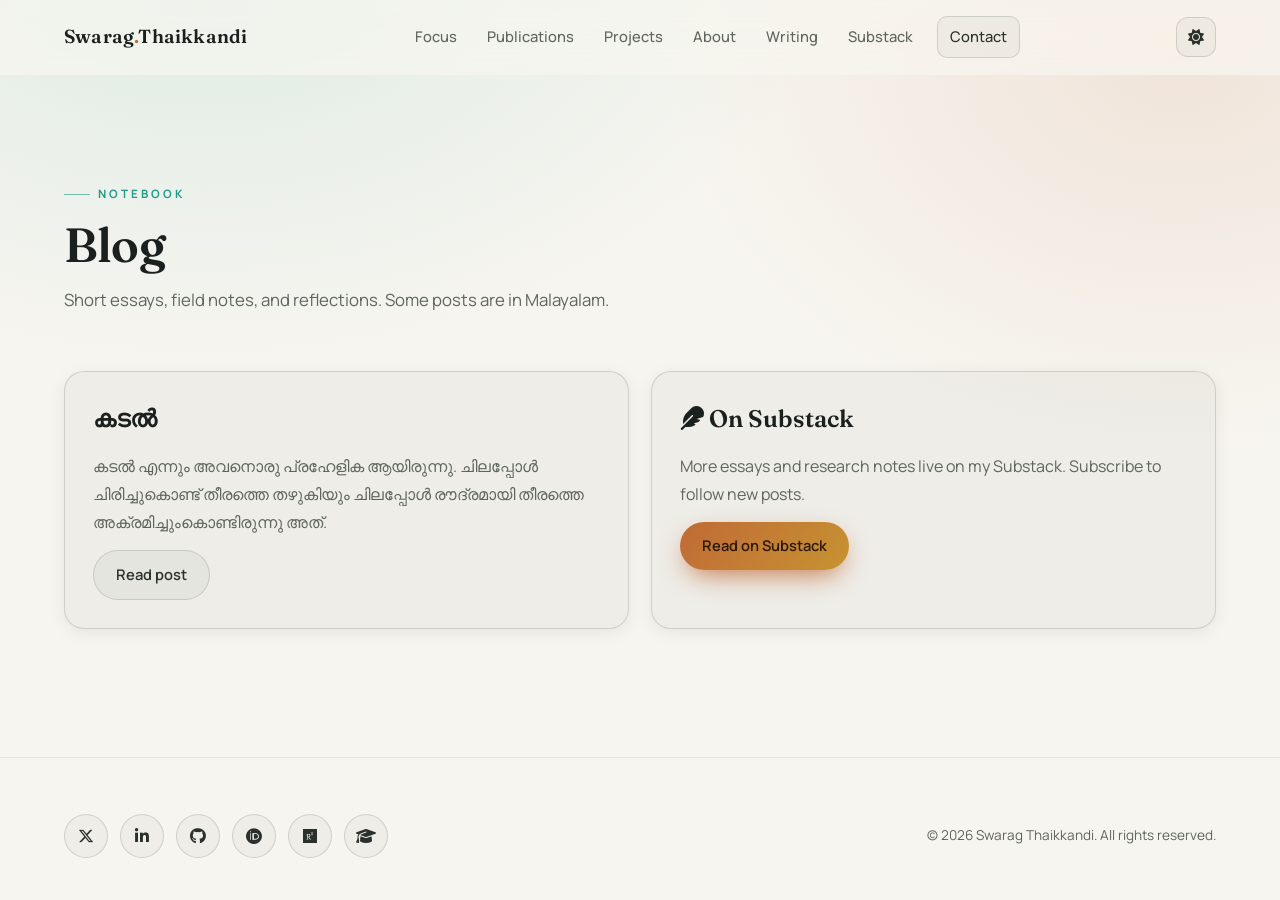
==== commit ce11c595: "Update profile: PhD at Strasbourg, SBDM 2026, Substack - Now PhD student, FunSy team, University of " ====
--- a/blog.html
+++ b/blog.html
@@ -33,7 +33,8 @@
         <a href="index.html#work">Publications</a>
         <a href="index.html#projects">Projects</a>
         <a href="index.html#about">About</a>
-        <a href="blog.html">Blog</a>
+        <a href="index.html#writing">Writing</a>
+        <a href="https://swarag.substack.com/" target="_blank" rel="noopener">Substack</a>
         <a class="btn ghost" href="index.html#contact">Contact</a>
       </nav>
       <div class="nav-tools">
@@ -66,8 +67,9 @@
             <a class="btn ghost" href="blog_contents/post1.html">Read post</a>
           </article>
           <article class="post-card reveal delay-2">
-            <h3>More Coming Soon</h3>
-            <p>When a new post is ready, add it here with a short excerpt and link.</p>
+            <h3><i class="fas fa-feather" aria-hidden="true"></i> On Substack</h3>
+            <p>More essays and research notes live on my Substack. Subscribe to follow new posts.</p>
+            <a class="btn primary" href="https://swarag.substack.com/" target="_blank" rel="noopener">Read on Substack</a>
           </article>
         </div>
       </div>
